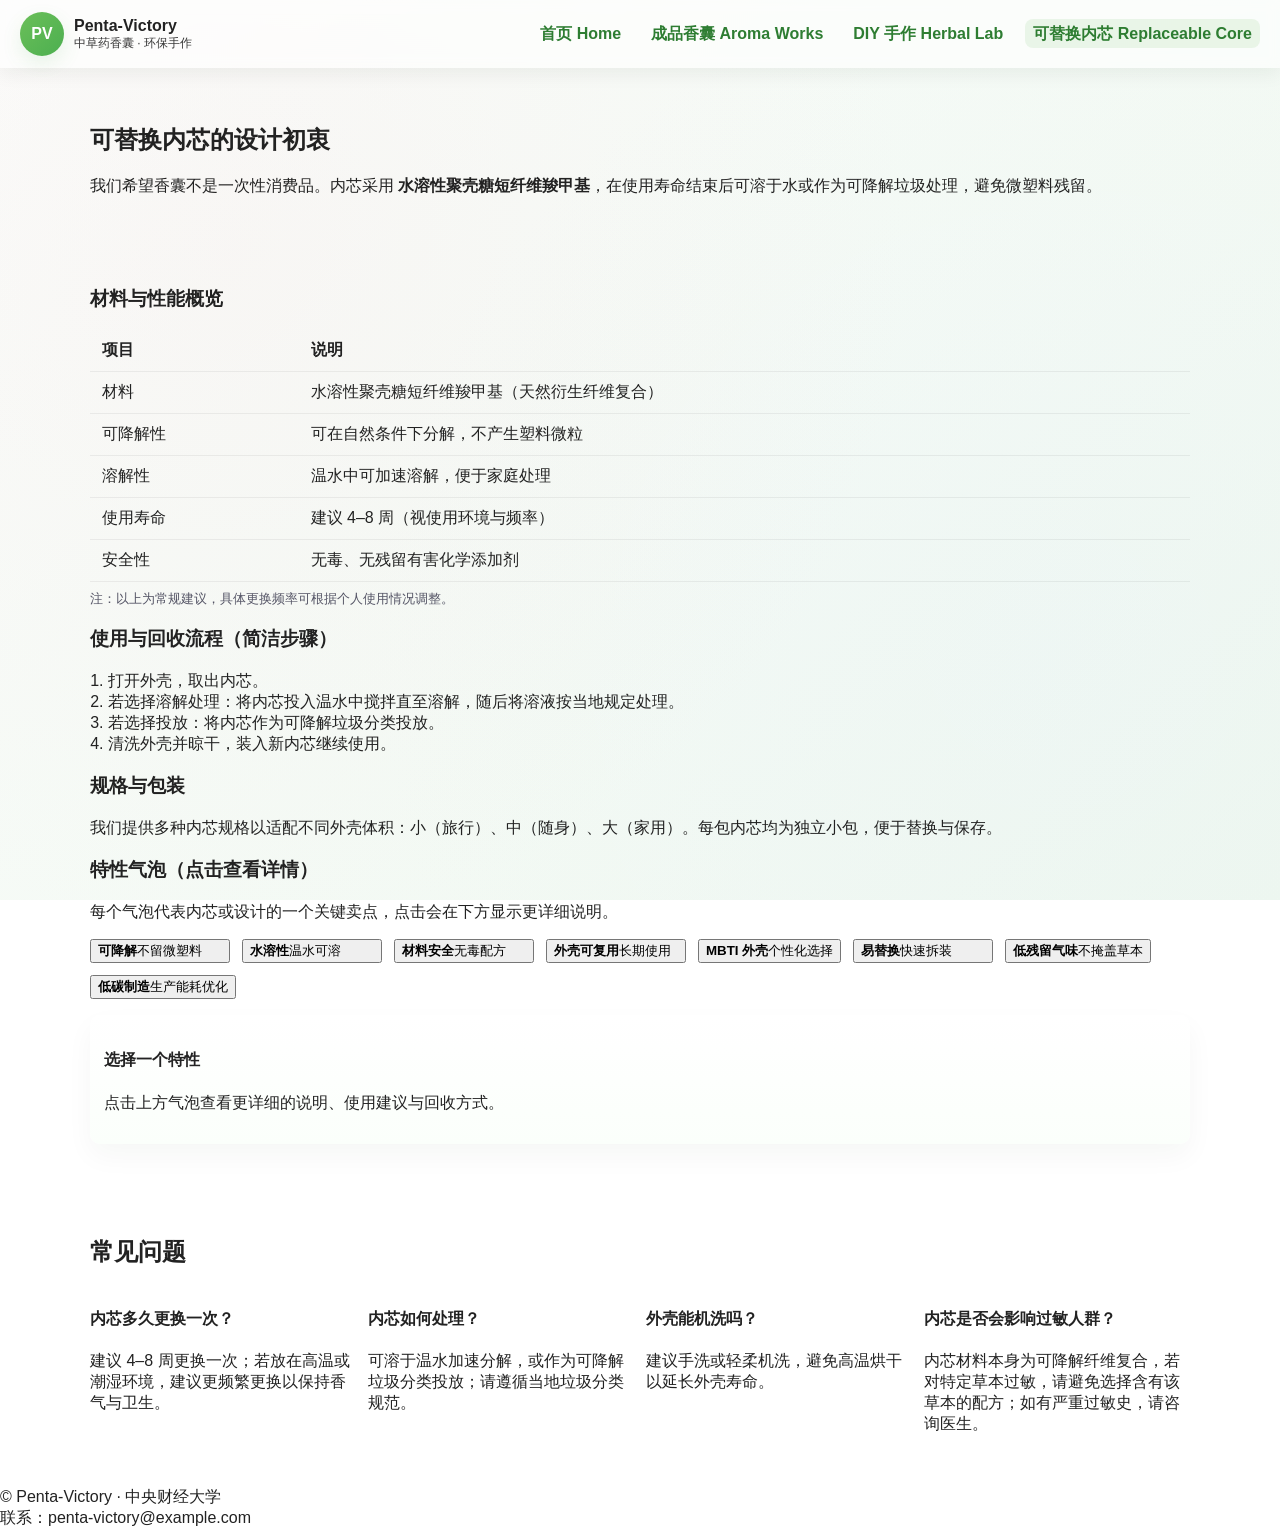
==== core.html @ fe23f838 "第一次提交网站文件" ====
<!DOCTYPE html>
<html lang="zh">
<head>
  <meta charset="utf-8">
  <title>可替换内芯 · Penta‑Victory</title>
  <meta name="viewport" content="width=device-width,initial-scale=1">
  <link rel="stylesheet" href="style.css">
  <style>
    /* core 页面局部样式增强 */
    .section-core { padding-top:18px; }
    .spec-table { width:100%; border-collapse:collapse; margin-top:12px; }
    .spec-table th, .spec-table td { padding:10px 12px; border-bottom:1px solid rgba(0,0,0,0.06); text-align:left; }
    .core-bubbles { display:flex; flex-wrap:wrap; gap:12px; margin-top:12px; }
    .bubble { min-width:140px; max-width:220px; text-align:left; }
    .bubble.active { transform:translateY(-6px); box-shadow:0 20px 40px rgba(20,40,20,0.12); }
    .bubble-detail { margin-top:16px; padding:14px; border-radius:10px; background:linear-gradient(180deg,#fff,#fbfffb); box-shadow:0 12px 28px rgba(20,40,20,0.04); }
    .process { margin-top:12px; padding-left:18px; }
    .faq-grid { margin-top:12px; display:grid; grid-template-columns:repeat(auto-fit,minmax(260px,1fr)); gap:12px; }
    .spec-note { font-size:13px; color:#556; margin-top:8px; }
    @media (max-width:980px){ .core-grid{grid-template-columns:1fr} }
  </style>
</head>
<body>

<nav class="navbar">
  <div class="logo">
    <div class="logo-mark">PV</div>
    <div class="logo-text">
      <div class="logo-title">Penta‑Victory</div>
      <div class="logo-subtitle">中草药香囊 · 环保手作</div>
    </div>
  </div>
  <ul>
    <li><a href="index.html">首页 Home</a></li>
    <li><a href="products.html">成品香囊 Aroma Works</a></li>
    <li><a href="diy.html">DIY 手作 Herbal Lab</a></li>
    <li><a href="core.html" class="active">可替换内芯 Replaceable Core</a></li>
  </ul>
</nav>

<section class="section">
  <h2>可替换内芯的设计初衷</h2>
  <p>我们希望香囊不是一次性消费品。内芯采用 <strong>水溶性聚壳糖短纤维羧甲基</strong>，在使用寿命结束后可溶于水或作为可降解垃圾处理，避免微塑料残留。</p>
</section>

<section class="section section-core">
  <div class="core-grid">
    <div class="core-left">
      <h3>材料与性能概览</h3>
      <table class="spec-table" aria-label="内芯规格表">
        <thead>
          <tr><th>项目</th><th>说明</th></tr>
        </thead>
        <tbody>
          <tr><td>材料</td><td>水溶性聚壳糖短纤维羧甲基（天然衍生纤维复合）</td></tr>
          <tr><td>可降解性</td><td>可在自然条件下分解，不产生塑料微粒</td></tr>
          <tr><td>溶解性</td><td>温水中可加速溶解，便于家庭处理</td></tr>
          <tr><td>使用寿命</td><td>建议 4–8 周（视使用环境与频率）</td></tr>
          <tr><td>安全性</td><td>无毒、无残留有害化学添加剂</td></tr>
        </tbody>
      </table>
      <div class="spec-note">注：以上为常规建议，具体更换频率可根据个人使用情况调整。</div>

      <h3 style="margin-top:18px;">使用与回收流程（简洁步骤）</h3>
      <ol class="process">
        <li>打开外壳，取出内芯。</li>
        <li>若选择溶解处理：将内芯投入温水中搅拌直至溶解，随后将溶液按当地规定处理。</li>
        <li>若选择投放：将内芯作为可降解垃圾分类投放。</li>
        <li>清洗外壳并晾干，装入新内芯继续使用。</li>
      </ol>

      <h3 style="margin-top:18px;">规格与包装</h3>
      <p>我们提供多种内芯规格以适配不同外壳体积：小（旅行）、中（随身）、大（家用）。每包内芯均为独立小包，便于替换与保存。</p>
    </div>

    <div class="core-right">
      <h3>特性气泡（点击查看详情）</h3>
      <p class="muted">每个气泡代表内芯或设计的一个关键卖点，点击会在下方显示更详细说明。</p>

      <div class="core-bubbles" id="core-bubbles">
        <button class="bubble b-eco" data-key="eco"><strong>可降解</strong><span class="small">不留微塑料</span></button>
        <button class="bubble b-water" data-key="water"><strong>水溶性</strong><span class="small">温水可溶</span></button>
        <button class="bubble b-safe" data-key="safe"><strong>材料安全</strong><span class="small">无毒配方</span></button>
        <button class="bubble b-life" data-key="life"><strong>外壳可复用</strong><span class="small">长期使用</span></button>
        <button class="bubble b-style" data-key="style"><strong>MBTI 外壳</strong><span class="small">个性化选择</span></button>
        <button class="bubble b-usage" data-key="usage"><strong>易替换</strong><span class="small">快速拆装</span></button>
        <button class="bubble b-odour" data-key="odour"><strong>低残留气味</strong><span class="small">不掩盖草本</span></button>
        <button class="bubble b-eco2" data-key="eco2"><strong>低碳制造</strong><span class="small">生产能耗优化</span></button>
      </div>

      <div class="bubble-detail" id="bubble-detail" aria-live="polite">
        <h4 id="bubble-title">选择一个特性</h4>
        <p id="bubble-desc">点击上方气泡查看更详细的说明、使用建议与回收方式。</p>
      </div>
    </div>
  </div>
</section>

<section class="section section-faq">
  <h2>常见问题</h2>
  <div class="faq-grid">
    <div class="faq">
      <h4>内芯多久更换一次？</h4>
      <p>建议 4–8 周更换一次；若放在高温或潮湿环境，建议更频繁更换以保持香气与卫生。</p>
    </div>
    <div class="faq">
      <h4>内芯如何处理？</h4>
      <p>可溶于温水加速分解，或作为可降解垃圾分类投放；请遵循当地垃圾分类规范。</p>
    </div>
    <div class="faq">
      <h4>外壳能机洗吗？</h4>
      <p>建议手洗或轻柔机洗，避免高温烘干以延长外壳寿命。</p>
    </div>
    <div class="faq">
      <h4>内芯是否会影响过敏人群？</h4>
      <p>内芯材料本身为可降解纤维复合，若对特定草本过敏，请避免选择含有该草本的配方；如有严重过敏史，请咨询医生。</p>
    </div>
  </div>
</section>

<footer class="site-footer">
  <div class="footer-inner">
    <div>© Penta‑Victory · 中央财经大学</div>
    <div>联系：penta-victory@example.com</div>
  </div>
</footer>

<script>
  // core 页面气泡交互（独立于全局 script.js，确保立即生效）
  (function(){
    const bubbles = document.querySelectorAll('.core-bubbles .bubble');
    const titleEl = document.getElementById('bubble-title');
    const descEl = document.getElementById('bubble-desc');

    const data = {
      eco: {t:'可降解', d:'内芯在自然条件下可分解，不会留下塑料微粒，适合作为可降解垃圾处理。'},
      water: {t:'水溶性', d:'在温水中内芯可加速溶解，便于家庭处理与分类投放。'},
      safe: {t:'材料安全', d:'不含有害化学添加剂，经过基础安全性评估，适合日常接触。'},
      life: {t:'外壳可复用', d:'外壳采用耐用面料，支持清洗与长期使用，减少一次性消费。'},
      style: {t:'MBTI 外壳', d:'外壳设计以 MBTI 为灵感，提供多种风格供选择，兼具美观与表达性。'},
      usage: {t:'易替换', d:'内芯结构设计便于拆装，用户可快速更换并按需搭配不同草本。'},
      odour: {t:'低残留气味', d:'内芯与草本配方经过调配，避免强烈化工残留气味，保留自然草本层次。'},
      eco2: {t:'低碳制造', d:'生产环节优化能耗与材料利用，降低碳足迹。'}
    };

    bubbles.forEach(b => {
      b.addEventListener('click', () => {
        bubbles.forEach(x => x.classList.remove('active'));
        b.classList.add('active');
        const key = b.getAttribute('data-key');
        const info = data[key] || {t:'特性', d:'暂无详细说明。'};
        titleEl.textContent = info.t;
        descEl.textContent = info.d;
      });
    });
  })();
</script>

</body>
</html>
---- style.css ----
/* 全局：多层渐变背景（不依赖外部图片） */
body {
  margin: 0;
  font-family: "Microsoft Yahei", sans-serif;
  color: #222;
  background:
    radial-gradient(circle at 18% 28%, rgba(247,221,226,0.18) 0%, transparent 55%),
    radial-gradient(circle at 82% 72%, rgba(221,235,255,0.14) 0%, transparent 55%),
    linear-gradient(135deg, #fbfdfb 0%, #eef7ef 100%);
  background-attachment: fixed;
}

/* 导航 */
.navbar {
  position: sticky; top: 0; z-index: 50;
  display:flex; justify-content:space-between; align-items:center;
  padding:12px 20px; gap:12px;
  background: rgba(255,255,255,0.6);
  backdrop-filter: blur(6px);
  box-shadow: 0 6px 18px rgba(20,40,20,0.06);
}
.logo { display:flex; align-items:center; gap:10px; }
.logo-mark {
  width:44px; height:44px; border-radius:50%;
  background: linear-gradient(135deg,#6bbf59,#4caf50);
  display:flex; align-items:center; justify-content:center;
  color:#fff; font-weight:800; box-shadow:0 8px 20px rgba(76,175,80,0.12);
}
.logo-title { font-weight:700; }
.logo-subtitle { font-size:12px; opacity:0.9; }
.navbar ul { display:flex; gap:14px; list-style:none; margin:0; padding:0; }
.navbar a { text-decoration:none; color:#2e7d32; font-weight:600; padding:6px 8px; border-radius:8px; }
.navbar a.active, .navbar a:hover { background: rgba(107,191,89,0.12); }

/* 头图 */
.hero {
  display:flex; align-items:center; justify-content:center;
  min-height:44vh; padding:36px 18px; text-align:center;
}
.hero-content h1 { font-size:26px; margin:0 0 10px; color:#1f3b1f; }
.hero-content p { margin:0 0 16px; color:#3b4b3b; max-width:760px; line-height:1.6; }
.hero-btn {
  display:inline-block; padding:10px 18px; border-radius:999px;
  background:#6bbf59; color:#fff; text-decoration:none; font-weight:700;
  box-shadow:0 10px 24px rgba(107,191,89,0.12);
}

/* 通用区块 */
.section { padding:36px 18px; max-width:1100px; margin:0 auto; }
.lead { color:#3b4b3b; margin-bottom:12px; }
.section-cards { display:grid; grid-template-columns:repeat(auto-fit,minmax(240px,1fr)); gap:18px; margin-top:18px; }
.card {
  background: linear-gradient(180deg, rgba(255,255,255,0.98), rgba(250,255,250,0.98));
  border-radius:12px; padding:16px; box-shadow:0 12px 30px rgba(20,40,20,0.04);
}

/* 产品网格 */
.product-grid { display:grid; grid-template-columns:repeat(auto-fit,minmax(260px,1fr)); gap:18px; margin-top:18px; }
.product { background:linear-gradient(180deg,#fff,#fbfffb); border-radius:12px; padding:14px; box-shadow:0 12px 28px rgba(20,40,20,0.04); }
.product img { width:100%; height:180px; object-fit:cover; border-radius:10px; display:block; margin-bottom:10px; }
.product h3 { margin:6px 0; }
.tag { display:inline-block; margin-top:8px; padding:4px 10px; border-radius:999px; background:#e8f5e9; color:#2e7d32; font-weight:700; font-size:13px; }

/* DIY 布局 */
.diy-layout { display:grid; grid-template-columns:1.05fr 0.95fr; gap:18px; margin-top:18px; }
.herb-panel, .result-panel { border-radius:12px; padding:14px; background:linear-gradient(180deg,#fff,#fbfffb); box-shadow:0 12px 28px rgba(20,40,20,0.04); }
.herb-list { display:flex; flex-wrap:wrap; gap:10px; margin-top:10px; }
.herb-list label {
  display:inline-flex; align-items:center; gap:8px; padding:8px 12px; border-radius:999px;
  background: linear-gradient(180deg,#f6fff6,#f1fff1); color:#2e7d32; font-weight:700; cursor:pointer; border:1px solid rgba(110,170,110,0.12);
}
.herb-list input { transform:scale(1.02); }

/* 结果框 */
.result-box { min-height:120px; padding:12px; border-radius:10px; background:#f6fff6; line-height:1.6; }

/* 草药气泡网格 */
.herb-info-grid { margin-top:18px; display:grid; grid-template-columns:repeat(auto-fit,minmax(220px,1fr)); gap:14px; }
.herb-info-card {
  padding:12px 14px; border-radius:18px; background:linear-gradient(180deg,#fff,#fbfffb);
  box-shadow:0 12px 28px rgba(20,40,20,0.04); border-left:6px solid rgba(0,0,0,0.06);
  transition:transform .18s ease, box-shadow .18s ease, border-color .18s ease;
}
.herb-info-card strong { display:block; margin-bottom:6px; font-size:15px; }
.herb-info-card .desc { color:#555; font-size:13px; line-height:1.5; }

/* 气泡颜色 */
.color-1{border-color:#6bbf59} .color-2{border-color:#4db6ac} .color-3{border-color:#9575cd}
.color-4{border-color:#ffb74d} .color-5{border-color:#f06292} .color-6{border-color:#64b5f6}
.color-7{border-color:#aed581} .color-8{border-color:#ff8a65} .color-9{border-color:#ffd54f}
.color-10{border-color:#81c784} .color-11{border-color:#4fc3f7} .color-12{border-color:#4db6ac}
.color-13{border-color:#ba68c8} .color-14{border-color:#ffb74d} .color-15{border-color:#a1887f}
.color-16{border-color:#90a4ae} .color-17{border-color:#dce775} .color-18{border-color:#ff8a80}
.color-19{border-color:#80cbc4} .color-20{border-color:#b39ddb}

/* 高亮 */
.herb-info-card.highlight { transform:translateY(-8px) scale(1.02); box-shadow:0 20px 40px rgba(20,40,20,0.12); }

/* 响应式 */
@media (max-width: 880px) {
  .diy-layout { grid-template-columns: 1fr; }
  .hero-content h1 { font-size:20px; }
  .product img { height:160px; }
}
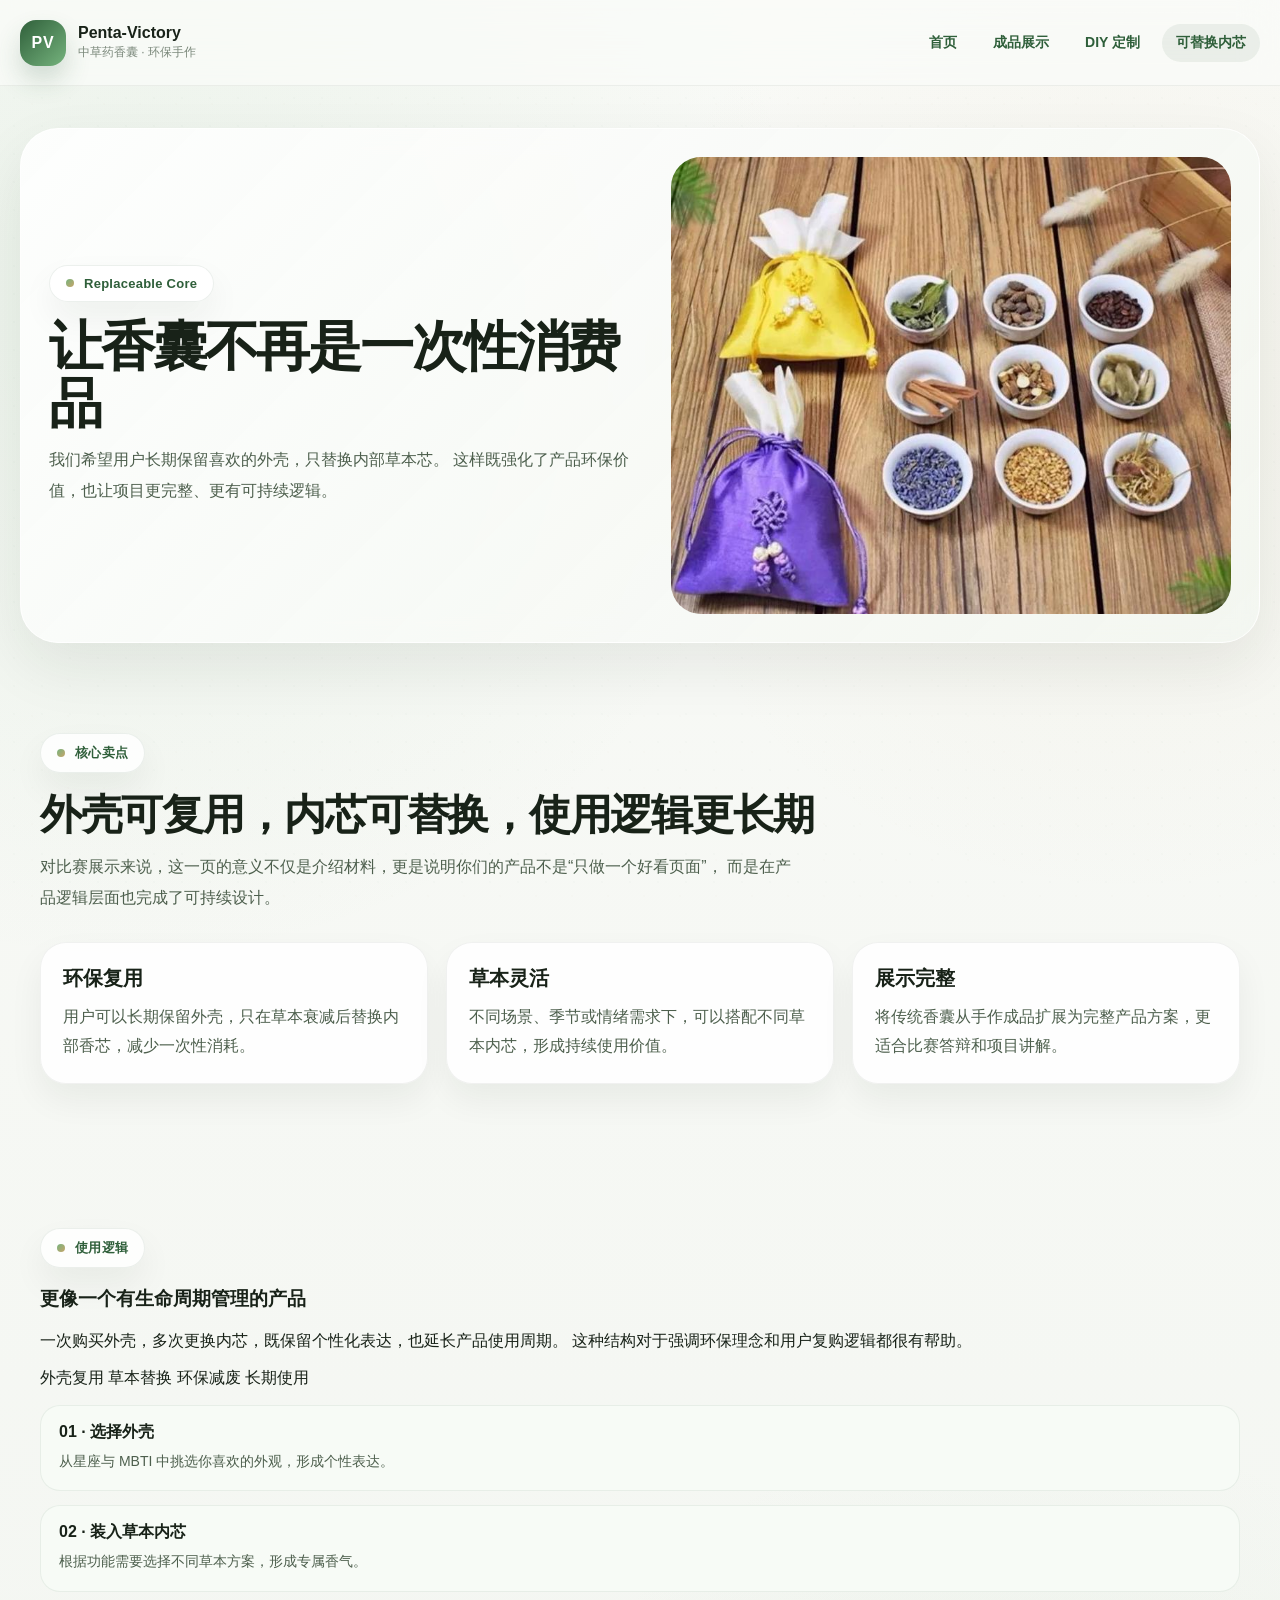
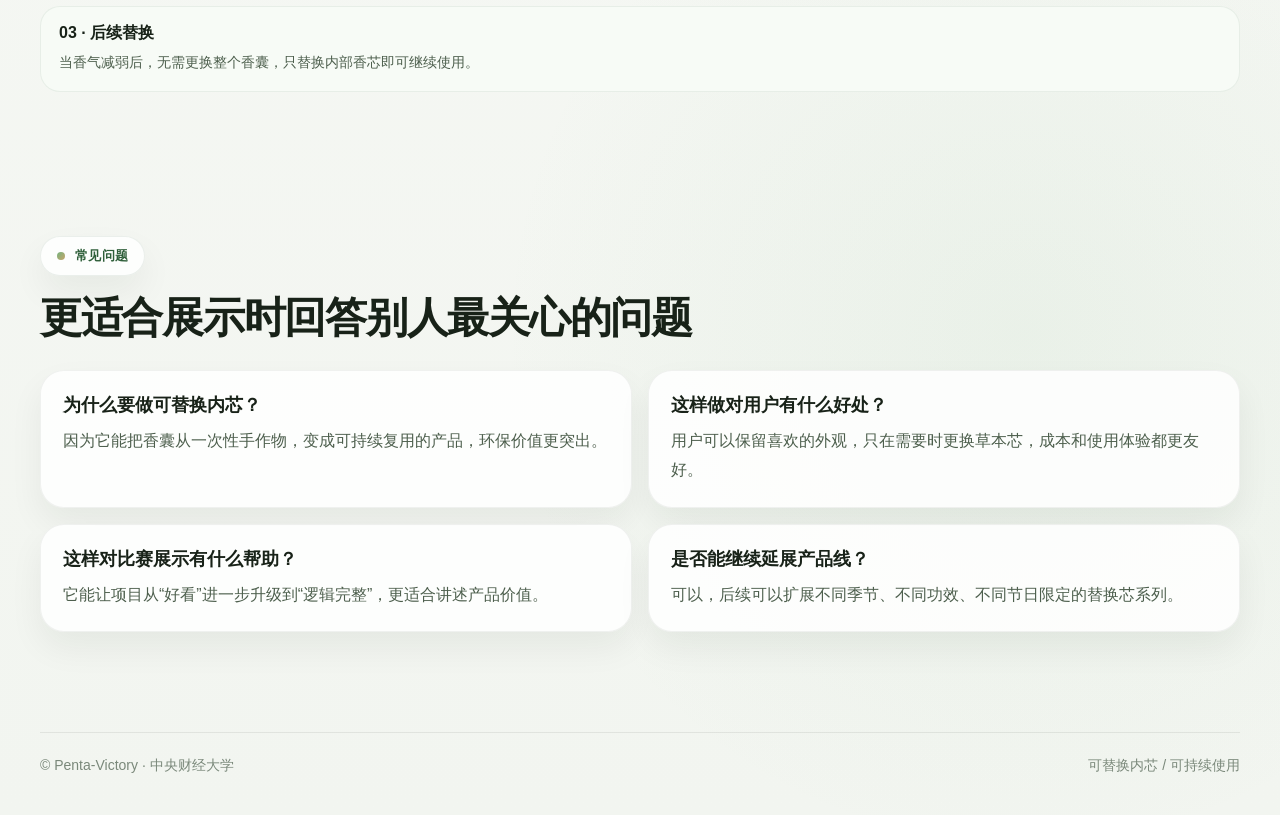
==== commit 08c37221: "更新网站第二版" ====
--- a/core.html
+++ b/core.html
@@ -2,159 +2,140 @@
 <html lang="zh">
 <head>
   <meta charset="utf-8">
-  <title>可替换内芯 · Penta‑Victory</title>
+  <title>可替换内芯 · Penta-Victory</title>
   <meta name="viewport" content="width=device-width,initial-scale=1">
+  <meta name="description" content="Penta-Victory 可替换内芯展示页。">
   <link rel="stylesheet" href="style.css">
-  <style>
-    /* core 页面局部样式增强 */
-    .section-core { padding-top:18px; }
-    .spec-table { width:100%; border-collapse:collapse; margin-top:12px; }
-    .spec-table th, .spec-table td { padding:10px 12px; border-bottom:1px solid rgba(0,0,0,0.06); text-align:left; }
-    .core-bubbles { display:flex; flex-wrap:wrap; gap:12px; margin-top:12px; }
-    .bubble { min-width:140px; max-width:220px; text-align:left; }
-    .bubble.active { transform:translateY(-6px); box-shadow:0 20px 40px rgba(20,40,20,0.12); }
-    .bubble-detail { margin-top:16px; padding:14px; border-radius:10px; background:linear-gradient(180deg,#fff,#fbfffb); box-shadow:0 12px 28px rgba(20,40,20,0.04); }
-    .process { margin-top:12px; padding-left:18px; }
-    .faq-grid { margin-top:12px; display:grid; grid-template-columns:repeat(auto-fit,minmax(260px,1fr)); gap:12px; }
-    .spec-note { font-size:13px; color:#556; margin-top:8px; }
-    @media (max-width:980px){ .core-grid{grid-template-columns:1fr} }
-  </style>
 </head>
 <body>
+  <nav class="navbar">
+    <div class="navbar-inner">
+      <a class="brand" href="index.html">
+        <div class="brand-mark">PV</div>
+        <div class="brand-text">
+          <div class="brand-title">Penta-Victory</div>
+          <div class="brand-sub">中草药香囊 · 环保手作</div>
+        </div>
+      </a>
 
-<nav class="navbar">
-  <div class="logo">
-    <div class="logo-mark">PV</div>
-    <div class="logo-text">
-      <div class="logo-title">Penta‑Victory</div>
-      <div class="logo-subtitle">中草药香囊 · 环保手作</div>
-    </div>
-  </div>
-  <ul>
-    <li><a href="index.html">首页 Home</a></li>
-    <li><a href="products.html">成品香囊 Aroma Works</a></li>
-    <li><a href="diy.html">DIY 手作 Herbal Lab</a></li>
-    <li><a href="core.html" class="active">可替换内芯 Replaceable Core</a></li>
-  </ul>
-</nav>
+      <button class="nav-toggle" type="button" onclick="toggleMenu()">☰</button>
 
-<section class="section">
-  <h2>可替换内芯的设计初衷</h2>
-  <p>我们希望香囊不是一次性消费品。内芯采用 <strong>水溶性聚壳糖短纤维羧甲基</strong>，在使用寿命结束后可溶于水或作为可降解垃圾处理，避免微塑料残留。</p>
-</section>
-
-<section class="section section-core">
-  <div class="core-grid">
-    <div class="core-left">
-      <h3>材料与性能概览</h3>
-      <table class="spec-table" aria-label="内芯规格表">
-        <thead>
-          <tr><th>项目</th><th>说明</th></tr>
-        </thead>
-        <tbody>
-          <tr><td>材料</td><td>水溶性聚壳糖短纤维羧甲基（天然衍生纤维复合）</td></tr>
-          <tr><td>可降解性</td><td>可在自然条件下分解，不产生塑料微粒</td></tr>
-          <tr><td>溶解性</td><td>温水中可加速溶解，便于家庭处理</td></tr>
-          <tr><td>使用寿命</td><td>建议 4–8 周（视使用环境与频率）</td></tr>
-          <tr><td>安全性</td><td>无毒、无残留有害化学添加剂</td></tr>
-        </tbody>
-      </table>
-      <div class="spec-note">注：以上为常规建议，具体更换频率可根据个人使用情况调整。</div>
-
-      <h3 style="margin-top:18px;">使用与回收流程（简洁步骤）</h3>
-      <ol class="process">
-        <li>打开外壳，取出内芯。</li>
-        <li>若选择溶解处理：将内芯投入温水中搅拌直至溶解，随后将溶液按当地规定处理。</li>
-        <li>若选择投放：将内芯作为可降解垃圾分类投放。</li>
-        <li>清洗外壳并晾干，装入新内芯继续使用。</li>
-      </ol>
-
-      <h3 style="margin-top:18px;">规格与包装</h3>
-      <p>我们提供多种内芯规格以适配不同外壳体积：小（旅行）、中（随身）、大（家用）。每包内芯均为独立小包，便于替换与保存。</p>
-    </div>
-
-    <div class="core-right">
-      <h3>特性气泡（点击查看详情）</h3>
-      <p class="muted">每个气泡代表内芯或设计的一个关键卖点，点击会在下方显示更详细说明。</p>
-
-      <div class="core-bubbles" id="core-bubbles">
-        <button class="bubble b-eco" data-key="eco"><strong>可降解</strong><span class="small">不留微塑料</span></button>
-        <button class="bubble b-water" data-key="water"><strong>水溶性</strong><span class="small">温水可溶</span></button>
-        <button class="bubble b-safe" data-key="safe"><strong>材料安全</strong><span class="small">无毒配方</span></button>
-        <button class="bubble b-life" data-key="life"><strong>外壳可复用</strong><span class="small">长期使用</span></button>
-        <button class="bubble b-style" data-key="style"><strong>MBTI 外壳</strong><span class="small">个性化选择</span></button>
-        <button class="bubble b-usage" data-key="usage"><strong>易替换</strong><span class="small">快速拆装</span></button>
-        <button class="bubble b-odour" data-key="odour"><strong>低残留气味</strong><span class="small">不掩盖草本</span></button>
-        <button class="bubble b-eco2" data-key="eco2"><strong>低碳制造</strong><span class="small">生产能耗优化</span></button>
-      </div>
-
-      <div class="bubble-detail" id="bubble-detail" aria-live="polite">
-        <h4 id="bubble-title">选择一个特性</h4>
-        <p id="bubble-desc">点击上方气泡查看更详细的说明、使用建议与回收方式。</p>
+      <div class="nav-links" id="navLinks">
+        <a href="index.html">首页</a>
+        <a href="products.html">成品展示</a>
+        <a href="diy.html">DIY 定制</a>
+        <a href="core.html" class="active">可替换内芯</a>
       </div>
     </div>
-  </div>
-</section>
+  </nav>
 
-<section class="section section-faq">
-  <h2>常见问题</h2>
-  <div class="faq-grid">
-    <div class="faq">
-      <h4>内芯多久更换一次？</h4>
-      <p>建议 4–8 周更换一次；若放在高温或潮湿环境，建议更频繁更换以保持香气与卫生。</p>
+  <main class="page-shell">
+    <header class="page-header">
+      <div class="page-header-inner">
+        <div>
+          <span class="kicker">Replaceable Core</span>
+          <h1>让香囊不再是一次性消费品</h1>
+          <p>
+            我们希望用户长期保留喜欢的外壳，只替换内部草本芯。
+            这样既强化了产品环保价值，也让项目更完整、更有可持续逻辑。
+          </p>
+        </div>
+        <div class="page-header-image">
+          <img src="xiangnang3.jpg" alt="可替换内芯页面主图">
+        </div>
+      </div>
+    </header>
+
+    <section class="section">
+      <span class="kicker reveal">核心卖点</span>
+      <h2 class="section-title reveal">外壳可复用，内芯可替换，使用逻辑更长期</h2>
+      <p class="section-subtitle reveal">
+        对比赛展示来说，这一页的意义不仅是介绍材料，更是说明你们的产品不是“只做一个好看页面”，
+        而是在产品逻辑层面也完成了可持续设计。
+      </p>
+
+      <div class="spec-grid" style="margin-top:28px;">
+        <div class="spec-card reveal">
+          <h4>环保复用</h4>
+          <p>用户可以长期保留外壳，只在草本衰减后替换内部香芯，减少一次性消耗。</p>
+        </div>
+        <div class="spec-card reveal">
+          <h4>草本灵活</h4>
+          <p>不同场景、季节或情绪需求下，可以搭配不同草本内芯，形成持续使用价值。</p>
+        </div>
+        <div class="spec-card reveal">
+          <h4>展示完整</h4>
+          <p>将传统香囊从手作成品扩展为完整产品方案，更适合比赛答辩和项目讲解。</p>
+        </div>
+      </div>
+    </section>
+
+    <section class="section">
+      <div class="split-panel reveal">
+        <div class="split-copy">
+          <span class="kicker">使用逻辑</span>
+          <h3>更像一个有生命周期管理的产品</h3>
+          <p>
+            一次购买外壳，多次更换内芯，既保留个性化表达，也延长产品使用周期。
+            这种结构对于强调环保理念和用户复购逻辑都很有帮助。
+          </p>
+          <div class="badge-list">
+            <span class="badge">外壳复用</span>
+            <span class="badge">草本替换</span>
+            <span class="badge">环保减废</span>
+            <span class="badge">长期使用</span>
+          </div>
+        </div>
+
+        <div class="timeline">
+          <div class="timeline-item">
+            <strong>01 · 选择外壳</strong>
+            <span>从星座与 MBTI 中挑选你喜欢的外观，形成个性表达。</span>
+          </div>
+          <div class="timeline-item">
+            <strong>02 · 装入草本内芯</strong>
+            <span>根据功能需要选择不同草本方案，形成专属香气。</span>
+          </div>
+          <div class="timeline-item">
+            <strong>03 · 后续替换</strong>
+            <span>当香气减弱后，无需更换整个香囊，只替换内部香芯即可继续使用。</span>
+          </div>
+        </div>
+      </div>
+    </section>
+
+    <section class="section">
+      <span class="kicker reveal">常见问题</span>
+      <h2 class="section-title reveal">更适合展示时回答别人最关心的问题</h2>
+
+      <div class="faq-grid" style="margin-top:28px;">
+        <div class="faq-item reveal">
+          <h4>为什么要做可替换内芯？</h4>
+          <p>因为它能把香囊从一次性手作物，变成可持续复用的产品，环保价值更突出。</p>
+        </div>
+        <div class="faq-item reveal">
+          <h4>这样做对用户有什么好处？</h4>
+          <p>用户可以保留喜欢的外观，只在需要时更换草本芯，成本和使用体验都更友好。</p>
+        </div>
+        <div class="faq-item reveal">
+          <h4>这样对比赛展示有什么帮助？</h4>
+          <p>它能让项目从“好看”进一步升级到“逻辑完整”，更适合讲述产品价值。</p>
+        </div>
+        <div class="faq-item reveal">
+          <h4>是否能继续延展产品线？</h4>
+          <p>可以，后续可以扩展不同季节、不同功效、不同节日限定的替换芯系列。</p>
+        </div>
+      </div>
+    </section>
+  </main>
+
+  <footer class="site-footer">
+    <div class="site-footer-inner">
+      <div>© Penta-Victory · 中央财经大学</div>
+      <div>可替换内芯 / 可持续使用</div>
     </div>
-    <div class="faq">
-      <h4>内芯如何处理？</h4>
-      <p>可溶于温水加速分解，或作为可降解垃圾分类投放；请遵循当地垃圾分类规范。</p>
-    </div>
-    <div class="faq">
-      <h4>外壳能机洗吗？</h4>
-      <p>建议手洗或轻柔机洗，避免高温烘干以延长外壳寿命。</p>
-    </div>
-    <div class="faq">
-      <h4>内芯是否会影响过敏人群？</h4>
-      <p>内芯材料本身为可降解纤维复合，若对特定草本过敏，请避免选择含有该草本的配方；如有严重过敏史，请咨询医生。</p>
-    </div>
-  </div>
-</section>
+  </footer>
 
-<footer class="site-footer">
-  <div class="footer-inner">
-    <div>© Penta‑Victory · 中央财经大学</div>
-    <div>联系：penta-victory@example.com</div>
-  </div>
-</footer>
-
-<script>
-  // core 页面气泡交互（独立于全局 script.js，确保立即生效）
-  (function(){
-    const bubbles = document.querySelectorAll('.core-bubbles .bubble');
-    const titleEl = document.getElementById('bubble-title');
-    const descEl = document.getElementById('bubble-desc');
-
-    const data = {
-      eco: {t:'可降解', d:'内芯在自然条件下可分解，不会留下塑料微粒，适合作为可降解垃圾处理。'},
-      water: {t:'水溶性', d:'在温水中内芯可加速溶解，便于家庭处理与分类投放。'},
-      safe: {t:'材料安全', d:'不含有害化学添加剂，经过基础安全性评估，适合日常接触。'},
-      life: {t:'外壳可复用', d:'外壳采用耐用面料，支持清洗与长期使用，减少一次性消费。'},
-      style: {t:'MBTI 外壳', d:'外壳设计以 MBTI 为灵感，提供多种风格供选择，兼具美观与表达性。'},
-      usage: {t:'易替换', d:'内芯结构设计便于拆装，用户可快速更换并按需搭配不同草本。'},
-      odour: {t:'低残留气味', d:'内芯与草本配方经过调配，避免强烈化工残留气味，保留自然草本层次。'},
-      eco2: {t:'低碳制造', d:'生产环节优化能耗与材料利用，降低碳足迹。'}
-    };
-
-    bubbles.forEach(b => {
-      b.addEventListener('click', () => {
-        bubbles.forEach(x => x.classList.remove('active'));
-        b.classList.add('active');
-        const key = b.getAttribute('data-key');
-        const info = data[key] || {t:'特性', d:'暂无详细说明。'};
-        titleEl.textContent = info.t;
-        descEl.textContent = info.d;
-      });
-    });
-  })();
-</script>
-
+  <script src="script.js"></script>
 </body>
-</html>
+</html>
--- a/style.css
+++ b/style.css
@@ -1,104 +1,1033 @@
-/* 全局：多层渐变背景（不依赖外部图片） */
-body {
-  margin: 0;
-  font-family: "Microsoft Yahei", sans-serif;
-  color: #222;
+:root{
+  --bg:#f7f8f4;
+  --bg-2:#eef3ec;
+  --white:#ffffff;
+  --text:#182218;
+  --text-2:#4d5f4d;
+  --text-3:#7a887a;
+  --green:#2f5f3a;
+  --green-2:#4b8757;
+  --green-3:#75b37d;
+  --gold:#c7a56a;
+  --line:rgba(21,34,21,.08);
+  --shadow:0 24px 60px rgba(24,34,24,.08);
+  --shadow-soft:0 16px 34px rgba(24,34,24,.06);
+  --radius-xxl:36px;
+  --radius-xl:28px;
+  --radius-lg:22px;
+  --radius-md:18px;
+  --radius-sm:14px;
+  --nav-h:86px;
+}
+
+*{box-sizing:border-box}
+html,body{margin:0;padding:0}
+html{scroll-behavior:smooth}
+body{
+  font-family:"Microsoft YaHei","PingFang SC","Helvetica Neue",Arial,sans-serif;
+  color:var(--text);
   background:
-    radial-gradient(circle at 18% 28%, rgba(247,221,226,0.18) 0%, transparent 55%),
-    radial-gradient(circle at 82% 72%, rgba(221,235,255,0.14) 0%, transparent 55%),
-    linear-gradient(135deg, #fbfdfb 0%, #eef7ef 100%);
-  background-attachment: fixed;
-}
-
-/* 导航 */
-.navbar {
-  position: sticky; top: 0; z-index: 50;
-  display:flex; justify-content:space-between; align-items:center;
-  padding:12px 20px; gap:12px;
-  background: rgba(255,255,255,0.6);
-  backdrop-filter: blur(6px);
-  box-shadow: 0 6px 18px rgba(20,40,20,0.06);
-}
-.logo { display:flex; align-items:center; gap:10px; }
-.logo-mark {
-  width:44px; height:44px; border-radius:50%;
-  background: linear-gradient(135deg,#6bbf59,#4caf50);
-  display:flex; align-items:center; justify-content:center;
-  color:#fff; font-weight:800; box-shadow:0 8px 20px rgba(76,175,80,0.12);
-}
-.logo-title { font-weight:700; }
-.logo-subtitle { font-size:12px; opacity:0.9; }
-.navbar ul { display:flex; gap:14px; list-style:none; margin:0; padding:0; }
-.navbar a { text-decoration:none; color:#2e7d32; font-weight:600; padding:6px 8px; border-radius:8px; }
-.navbar a.active, .navbar a:hover { background: rgba(107,191,89,0.12); }
-
-/* 头图 */
-.hero {
-  display:flex; align-items:center; justify-content:center;
-  min-height:44vh; padding:36px 18px; text-align:center;
-}
-.hero-content h1 { font-size:26px; margin:0 0 10px; color:#1f3b1f; }
-.hero-content p { margin:0 0 16px; color:#3b4b3b; max-width:760px; line-height:1.6; }
-.hero-btn {
-  display:inline-block; padding:10px 18px; border-radius:999px;
-  background:#6bbf59; color:#fff; text-decoration:none; font-weight:700;
-  box-shadow:0 10px 24px rgba(107,191,89,0.12);
-}
-
-/* 通用区块 */
-.section { padding:36px 18px; max-width:1100px; margin:0 auto; }
-.lead { color:#3b4b3b; margin-bottom:12px; }
-.section-cards { display:grid; grid-template-columns:repeat(auto-fit,minmax(240px,1fr)); gap:18px; margin-top:18px; }
-.card {
-  background: linear-gradient(180deg, rgba(255,255,255,0.98), rgba(250,255,250,0.98));
-  border-radius:12px; padding:16px; box-shadow:0 12px 30px rgba(20,40,20,0.04);
-}
-
-/* 产品网格 */
-.product-grid { display:grid; grid-template-columns:repeat(auto-fit,minmax(260px,1fr)); gap:18px; margin-top:18px; }
-.product { background:linear-gradient(180deg,#fff,#fbfffb); border-radius:12px; padding:14px; box-shadow:0 12px 28px rgba(20,40,20,0.04); }
-.product img { width:100%; height:180px; object-fit:cover; border-radius:10px; display:block; margin-bottom:10px; }
-.product h3 { margin:6px 0; }
-.tag { display:inline-block; margin-top:8px; padding:4px 10px; border-radius:999px; background:#e8f5e9; color:#2e7d32; font-weight:700; font-size:13px; }
-
-/* DIY 布局 */
-.diy-layout { display:grid; grid-template-columns:1.05fr 0.95fr; gap:18px; margin-top:18px; }
-.herb-panel, .result-panel { border-radius:12px; padding:14px; background:linear-gradient(180deg,#fff,#fbfffb); box-shadow:0 12px 28px rgba(20,40,20,0.04); }
-.herb-list { display:flex; flex-wrap:wrap; gap:10px; margin-top:10px; }
-.herb-list label {
-  display:inline-flex; align-items:center; gap:8px; padding:8px 12px; border-radius:999px;
-  background: linear-gradient(180deg,#f6fff6,#f1fff1); color:#2e7d32; font-weight:700; cursor:pointer; border:1px solid rgba(110,170,110,0.12);
-}
-.herb-list input { transform:scale(1.02); }
-
-/* 结果框 */
-.result-box { min-height:120px; padding:12px; border-radius:10px; background:#f6fff6; line-height:1.6; }
-
-/* 草药气泡网格 */
-.herb-info-grid { margin-top:18px; display:grid; grid-template-columns:repeat(auto-fit,minmax(220px,1fr)); gap:14px; }
-.herb-info-card {
-  padding:12px 14px; border-radius:18px; background:linear-gradient(180deg,#fff,#fbfffb);
-  box-shadow:0 12px 28px rgba(20,40,20,0.04); border-left:6px solid rgba(0,0,0,0.06);
-  transition:transform .18s ease, box-shadow .18s ease, border-color .18s ease;
-}
-.herb-info-card strong { display:block; margin-bottom:6px; font-size:15px; }
-.herb-info-card .desc { color:#555; font-size:13px; line-height:1.5; }
-
-/* 气泡颜色 */
-.color-1{border-color:#6bbf59} .color-2{border-color:#4db6ac} .color-3{border-color:#9575cd}
-.color-4{border-color:#ffb74d} .color-5{border-color:#f06292} .color-6{border-color:#64b5f6}
-.color-7{border-color:#aed581} .color-8{border-color:#ff8a65} .color-9{border-color:#ffd54f}
-.color-10{border-color:#81c784} .color-11{border-color:#4fc3f7} .color-12{border-color:#4db6ac}
-.color-13{border-color:#ba68c8} .color-14{border-color:#ffb74d} .color-15{border-color:#a1887f}
-.color-16{border-color:#90a4ae} .color-17{border-color:#dce775} .color-18{border-color:#ff8a80}
-.color-19{border-color:#80cbc4} .color-20{border-color:#b39ddb}
-
-/* 高亮 */
-.herb-info-card.highlight { transform:translateY(-8px) scale(1.02); box-shadow:0 20px 40px rgba(20,40,20,0.12); }
-
-/* 响应式 */
-@media (max-width: 880px) {
-  .diy-layout { grid-template-columns: 1fr; }
-  .hero-content h1 { font-size:20px; }
-  .product img { height:160px; }
-}
+    radial-gradient(circle at 10% 12%, rgba(117,179,125,.10) 0%, transparent 28%),
+    radial-gradient(circle at 88% 16%, rgba(199,165,106,.08) 0%, transparent 22%),
+    radial-gradient(circle at 80% 80%, rgba(117,179,125,.08) 0%, transparent 24%),
+    linear-gradient(180deg,#f9faf7 0%, #f2f5f0 100%);
+  position:relative;
+}
+body::before{
+  content:"";
+  position:fixed;
+  inset:0;
+  pointer-events:none;
+  background-image:
+    radial-gradient(rgba(47,95,58,.035) 1px, transparent 1px),
+    radial-gradient(rgba(199,165,106,.03) 1px, transparent 1px);
+  background-size:28px 28px, 36px 36px;
+  background-position:0 0, 14px 14px;
+  opacity:.55;
+  z-index:0;
+}
+img{max-width:100%;display:block}
+a{text-decoration:none;color:inherit}
+button,input{font:inherit}
+
+.page-shell{
+  position:relative;
+  z-index:1;
+  padding-top:var(--nav-h);
+}
+.section{
+  position:relative;
+  z-index:1;
+  width:min(1200px, calc(100% - 40px));
+  margin:0 auto;
+  padding:72px 0;
+}
+.kicker{
+  display:inline-flex;
+  align-items:center;
+  gap:10px;
+  padding:10px 16px;
+  border-radius:999px;
+  background:rgba(255,255,255,.82);
+  border:1px solid rgba(47,95,58,.09);
+  box-shadow:var(--shadow-soft);
+  color:var(--green);
+  font-size:13px;
+  font-weight:800;
+  letter-spacing:.02em;
+}
+.kicker::before{
+  content:"";
+  width:8px;
+  height:8px;
+  border-radius:50%;
+  background:linear-gradient(135deg,var(--green-3),var(--gold));
+}
+.section-title{
+  margin:18px 0 12px;
+  font-size:42px;
+  line-height:1.15;
+  letter-spacing:-.03em;
+}
+.section-subtitle{
+  margin:0;
+  max-width:760px;
+  color:var(--text-2);
+  font-size:16px;
+  line-height:1.95;
+}
+.lead{
+  color:var(--text-2);
+  line-height:1.9;
+  font-size:16px;
+  margin:0;
+}
+
+.btn-row{
+  display:flex;
+  flex-wrap:wrap;
+  gap:14px;
+}
+.btn{
+  display:inline-flex;
+  align-items:center;
+  justify-content:center;
+  min-height:52px;
+  padding:0 22px;
+  border-radius:999px;
+  font-weight:800;
+  border:none;
+  cursor:pointer;
+  transition:.22s ease;
+}
+.btn:hover{transform:translateY(-2px)}
+.btn-primary{
+  color:#fff;
+  background:linear-gradient(135deg,var(--green),var(--green-2));
+  box-shadow:0 18px 28px rgba(47,95,58,.2);
+}
+.btn-secondary{
+  color:var(--green);
+  background:rgba(255,255,255,.85);
+  border:1px solid rgba(47,95,58,.1);
+  box-shadow:var(--shadow-soft);
+}
+
+.navbar{
+  position:fixed;
+  top:0;left:0;right:0;
+  height:var(--nav-h);
+  z-index:1000;
+  display:flex;
+  align-items:center;
+  justify-content:center;
+  background:rgba(250,251,248,.74);
+  backdrop-filter:blur(18px);
+  border-bottom:1px solid rgba(24,34,24,.06);
+}
+.navbar-inner{
+  width:min(1240px, calc(100% - 28px));
+  display:flex;
+  align-items:center;
+  justify-content:space-between;
+  gap:24px;
+}
+.brand{
+  display:flex;
+  align-items:center;
+  gap:12px;
+}
+.brand-mark{
+  width:46px;
+  height:46px;
+  border-radius:16px;
+  background:linear-gradient(135deg,var(--green),var(--green-3));
+  display:flex;
+  align-items:center;
+  justify-content:center;
+  color:#fff;
+  font-weight:900;
+  letter-spacing:.05em;
+  box-shadow:0 14px 26px rgba(47,95,58,.2);
+}
+.brand-title{
+  font-size:16px;
+  font-weight:900;
+}
+.brand-sub{
+  font-size:12px;
+  color:var(--text-3);
+  margin-top:2px;
+}
+.nav-links{
+  display:flex;
+  align-items:center;
+  gap:8px;
+  flex-wrap:wrap;
+}
+.nav-links a{
+  padding:10px 14px;
+  border-radius:999px;
+  color:var(--green);
+  font-size:14px;
+  font-weight:800;
+  transition:.2s ease;
+}
+.nav-links a:hover,
+.nav-links a.active{
+  background:rgba(47,95,58,.08);
+}
+.nav-toggle{
+  display:none;
+  width:44px;
+  height:44px;
+  border:none;
+  border-radius:14px;
+  background:#fff;
+  color:var(--green);
+  box-shadow:var(--shadow-soft);
+  font-size:22px;
+  cursor:pointer;
+}
+
+/* 首页整屏滚动 */
+.home-wrap{
+  position:relative;
+  z-index:1;
+  margin-top:var(--nav-h);
+  height:calc(100vh - var(--nav-h));
+  overflow-y:auto;
+  scroll-snap-type:y mandatory;
+}
+.home-panel{
+  min-height:calc(100vh - var(--nav-h));
+  scroll-snap-align:start;
+  display:flex;
+  align-items:center;
+}
+.home-panel-inner{
+  width:min(1240px, calc(100% - 40px));
+  margin:0 auto;
+}
+.home-hero{
+  display:grid;
+  grid-template-columns:1.04fr .96fr;
+  gap:40px;
+  align-items:center;
+}
+.home-hero-copy{
+  padding:26px 0;
+}
+.home-hero-title{
+  font-size:66px;
+  line-height:1.02;
+  letter-spacing:-.05em;
+  margin:18px 0;
+}
+.home-hero-desc{
+  max-width:640px;
+  color:var(--text-2);
+  font-size:17px;
+  line-height:2;
+  margin:0 0 28px;
+}
+.hero-stats{
+  display:flex;
+  flex-wrap:wrap;
+  gap:14px;
+  margin-top:26px;
+}
+.hero-stat{
+  padding:14px 18px;
+  border-radius:22px;
+  background:rgba(255,255,255,.78);
+  border:1px solid rgba(47,95,58,.08);
+  box-shadow:var(--shadow-soft);
+  min-width:150px;
+}
+.hero-stat strong{
+  display:block;
+  font-size:24px;
+  margin-bottom:4px;
+}
+.hero-stat span{
+  font-size:13px;
+  color:var(--text-3);
+}
+.hero-slider{
+  position:relative;
+  min-height:640px;
+  border-radius:38px;
+  overflow:hidden;
+  background:#edf3eb;
+  box-shadow:0 32px 80px rgba(24,34,24,.14);
+}
+.hero-slide{
+  position:absolute;
+  inset:0;
+  opacity:0;
+  pointer-events:none;
+  transition:opacity .7s ease;
+}
+.hero-slide.active{
+  opacity:1;
+  pointer-events:auto;
+}
+.hero-slide img{
+  width:100%;
+  height:100%;
+  object-fit:cover;
+}
+.hero-slide::after{
+  content:"";
+  position:absolute;
+  inset:0;
+  background:
+    linear-gradient(180deg, rgba(0,0,0,.02) 0%, rgba(0,0,0,.28) 100%);
+}
+.hero-slide-caption{
+  position:absolute;
+  left:24px;
+  right:24px;
+  bottom:24px;
+  z-index:2;
+  color:#fff;
+}
+.hero-slide-caption strong{
+  display:block;
+  font-size:26px;
+  margin-bottom:8px;
+}
+.hero-slide-caption span{
+  display:block;
+  font-size:14px;
+  color:rgba(255,255,255,.88);
+  line-height:1.7;
+}
+.hero-dots{
+  position:absolute;
+  left:24px;
+  bottom:24px;
+  z-index:3;
+  display:flex;
+  gap:10px;
+}
+.hero-dot{
+  width:10px;
+  height:10px;
+  border-radius:999px;
+  border:none;
+  cursor:pointer;
+  background:rgba(255,255,255,.48);
+  transition:.2s ease;
+}
+.hero-dot.active{
+  width:34px;
+  background:#fff;
+}
+
+.feature-band{
+  display:grid;
+  grid-template-columns:1fr 1fr 1fr;
+  gap:22px;
+}
+.feature-card{
+  position:relative;
+  overflow:hidden;
+  padding:28px;
+  border-radius:32px;
+  background:rgba(255,255,255,.8);
+  border:1px solid rgba(24,34,24,.06);
+  box-shadow:var(--shadow);
+}
+.feature-card::before{
+  content:"";
+  position:absolute;
+  top:-40px;
+  right:-40px;
+  width:130px;
+  height:130px;
+  border-radius:50%;
+  background:radial-gradient(circle, rgba(117,179,125,.22) 0%, transparent 70%);
+}
+.feature-card h3{
+  margin:0 0 10px;
+  font-size:26px;
+}
+.feature-card p{
+  margin:0;
+  color:var(--text-2);
+  line-height:1.9;
+}
+
+.dual-showcase{
+  display:grid;
+  grid-template-columns:1.05fr .95fr;
+  gap:26px;
+  align-items:center;
+}
+.visual-frame{
+  position:relative;
+  overflow:hidden;
+  border-radius:36px;
+  background:linear-gradient(180deg,rgba(255,255,255,.82),rgba(255,255,255,.68));
+  border:1px solid rgba(255,255,255,.75);
+  box-shadow:var(--shadow);
+  backdrop-filter:blur(10px);
+}
+.visual-frame.padded{padding:26px}
+.visual-image{
+  border-radius:26px;
+  overflow:hidden;
+  background:#edf3eb;
+}
+.visual-image img{
+  width:100%;
+  height:100%;
+  object-fit:cover;
+}
+.image-grid-2{
+  display:grid;
+  grid-template-columns:1fr 1fr;
+  gap:16px;
+}
+.image-grid-2 .visual-image{
+  min-height:250px;
+}
+.product-grid{
+  display:grid;
+  grid-template-columns:repeat(3,1fr);
+  gap:22px;
+}
+.product-card{
+  overflow:hidden;
+  border-radius:30px;
+  background:rgba(255,255,255,.84);
+  border:1px solid rgba(24,34,24,.06);
+  box-shadow:var(--shadow);
+  transition:.24s ease;
+}
+.product-card:hover{transform:translateY(-6px)}
+.product-card-media{
+  aspect-ratio:4/3;
+  overflow:hidden;
+  background:#edf3eb;
+}
+.product-card-media img{
+  width:100%;
+  height:100%;
+  object-fit:cover;
+  transition:transform .4s ease;
+}
+.product-card:hover .product-card-media img{
+  transform:scale(1.04);
+}
+.product-card-body{
+  padding:24px;
+}
+.product-card-body h3{
+  margin:0 0 10px;
+  font-size:24px;
+}
+.product-card-body p{
+  margin:0;
+  color:var(--text-2);
+  line-height:1.85;
+}
+
+.page-header{
+  width:min(1240px, calc(100% - 40px));
+  margin:0 auto;
+  padding:42px 0 18px;
+}
+.page-header-inner{
+  display:grid;
+  grid-template-columns:1.03fr .97fr;
+  gap:28px;
+  align-items:center;
+  padding:28px;
+  border-radius:38px;
+  background:linear-gradient(135deg, rgba(255,255,255,.88), rgba(242,246,240,.82));
+  border:1px solid rgba(255,255,255,.82);
+  box-shadow:var(--shadow);
+  backdrop-filter:blur(12px);
+}
+.page-header h1{
+  margin:16px 0 12px;
+  font-size:54px;
+  line-height:1.06;
+  letter-spacing:-.04em;
+}
+.page-header p{
+  margin:0;
+  color:var(--text-2);
+  line-height:1.95;
+}
+.page-header-image{
+  min-height:360px;
+  border-radius:30px;
+  overflow:hidden;
+  background:#edf3eb;
+}
+.page-header-image img{
+  width:100%;
+  height:100%;
+  object-fit:cover;
+}
+
+.step-indicator{
+  display:flex;
+  align-items:center;
+  gap:20px;
+  flex-wrap:wrap;
+  margin-bottom:28px;
+}
+.step{
+  display:flex;
+  align-items:center;
+  gap:10px;
+  color:#8aa08a;
+  font-weight:800;
+}
+.step-num{
+  width:32px;
+  height:32px;
+  border-radius:50%;
+  background:#eaf2e8;
+  color:#7d927d;
+  display:inline-flex;
+  align-items:center;
+  justify-content:center;
+  font-size:14px;
+}
+.step.active{color:var(--green)}
+.step.active .step-num{
+  color:#fff;
+  background:linear-gradient(135deg,var(--green),var(--green-2));
+}
+
+.diy-layout{
+  display:grid;
+  grid-template-columns:1.04fr .96fr;
+  gap:24px;
+  align-items:start;
+}
+.selection-panel,
+.preview-panel,
+.summary-panel{
+  padding:26px;
+  border-radius:32px;
+  background:rgba(255,255,255,.84);
+  border:1px solid rgba(24,34,24,.06);
+  box-shadow:var(--shadow);
+}
+.panel-title{
+  margin:0 0 10px;
+  font-size:28px;
+}
+.panel-desc{
+  margin:0 0 18px;
+  color:var(--text-2);
+  line-height:1.85;
+}
+
+.herb-list{
+  display:flex;
+  flex-wrap:wrap;
+  gap:12px;
+}
+.herb-chip{
+  position:relative;
+  cursor:pointer;
+}
+.herb-chip input{
+  position:absolute;
+  opacity:0;
+  pointer-events:none;
+}
+.herb-chip span{
+  display:inline-flex;
+  align-items:center;
+  justify-content:center;
+  min-height:46px;
+  padding:0 18px;
+  border-radius:999px;
+  background:linear-gradient(180deg,#f7fbf6,#f0f7ef);
+  border:1px solid rgba(47,95,58,.1);
+  color:var(--green);
+  font-weight:800;
+  transition:.2s ease;
+}
+.herb-chip input:checked + span{
+  color:#fff;
+  background:linear-gradient(135deg,var(--green),var(--green-2));
+  box-shadow:0 14px 26px rgba(47,95,58,.18);
+}
+.selection-actions{
+  display:flex;
+  flex-wrap:wrap;
+  gap:12px;
+  margin-top:22px;
+}
+
+.result-box{
+  min-height:160px;
+  padding:18px;
+  border-radius:24px;
+  background:
+    linear-gradient(180deg,#f7fbf6,#eef5ec);
+  color:var(--text-2);
+  line-height:1.9;
+}
+.helper-grid{
+  display:grid;
+  grid-template-columns:1fr 1fr;
+  gap:14px;
+  margin-top:18px;
+}
+.helper-card{
+  padding:16px;
+  border-radius:20px;
+  background:#f8fbf7;
+  border:1px solid rgba(47,95,58,.08);
+}
+.helper-card strong{
+  display:block;
+  margin-bottom:8px;
+}
+.helper-card p{
+  margin:0;
+  color:var(--text-2);
+  line-height:1.8;
+  font-size:14px;
+}
+
+.herb-info-grid{
+  margin-top:28px;
+  display:grid;
+  grid-template-columns:repeat(4,1fr);
+  gap:16px;
+}
+.herb-info-card{
+  position:relative;
+  overflow:hidden;
+  padding:16px;
+  border-radius:22px;
+  color:#203120;
+  background:linear-gradient(180deg,#fff,#fbfffb);
+  box-shadow:var(--shadow-soft);
+  border:1px solid rgba(24,34,24,.05);
+  border-left:8px solid rgba(0,0,0,.08);
+  transition:
+    transform .22s ease,
+    box-shadow .22s ease,
+    background .22s ease,
+    border-color .22s ease,
+    color .22s ease;
+}
+.herb-info-card::after{
+  content:"";
+  position:absolute;
+  inset:0;
+  pointer-events:none;
+  border-radius:inherit;
+  box-shadow:inset 0 0 0 0 rgba(199,165,106,0);
+  transition:box-shadow .22s ease;
+}
+.herb-info-card:hover{
+  transform:translateY(-4px);
+  box-shadow:0 18px 36px rgba(24,34,24,.12);
+}
+.herb-info-card.highlight{
+  transform:translateY(-8px) scale(1.04);
+  background:
+    linear-gradient(135deg, rgba(255,248,230,.98) 0%, rgba(255,255,255,1) 38%, rgba(240,255,244,.98) 100%);
+  box-shadow:
+    0 0 0 4px rgba(199,165,106,.28),
+    0 22px 44px rgba(47,95,58,.18);
+  border-color:rgba(199,165,106,.42);
+  animation:herbPulse .9s ease 1;
+}
+.herb-info-card.highlight::after{
+  box-shadow:
+    inset 0 0 0 2px rgba(255,255,255,.82),
+    inset 0 0 0 6px rgba(199,165,106,.12);
+}
+.herb-info-card.highlight strong{
+  color:var(--green);
+  font-size:17px;
+}
+.herb-info-card.highlight .desc{
+  color:#2f4630;
+  font-weight:700;
+}
+.herb-info-card strong{
+  display:block;
+  margin-bottom:8px;
+  font-size:16px;
+}
+.herb-info-card .desc{
+  color:#4d5f4d;
+  line-height:1.7;
+  font-size:14px;
+}
+@keyframes herbPulse{
+  0%{
+    transform:translateY(0) scale(1);
+    box-shadow:
+      0 0 0 0 rgba(199,165,106,0),
+      0 10px 20px rgba(47,95,58,.08);
+  }
+  50%{
+    transform:translateY(-10px) scale(1.05);
+    box-shadow:
+      0 0 0 8px rgba(199,165,106,.14),
+      0 26px 52px rgba(47,95,58,.2);
+  }
+  100%{
+    transform:translateY(-8px) scale(1.04);
+    box-shadow:
+      0 0 0 4px rgba(199,165,106,.28),
+      0 22px 44px rgba(47,95,58,.18);
+  }
+}
+.color-1{border-color:#6bbf59}
+.color-2{border-color:#4db6ac}
+.color-3{border-color:#9575cd}
+.color-4{border-color:#ffb74d}
+.color-5{border-color:#f06292}
+.color-6{border-color:#64b5f6}
+.color-7{border-color:#aed581}
+.color-8{border-color:#ff8a65}
+.color-9{border-color:#ffd54f}
+.color-10{border-color:#81c784}
+.color-11{border-color:#4fc3f7}
+.color-12{border-color:#4db6ac}
+.color-13{border-color:#ba68c8}
+.color-14{border-color:#ffb74d}
+.color-15{border-color:#a1887f}
+.color-16{border-color:#90a4ae}
+.color-17{border-color:#dce775}
+.color-18{border-color:#ff8a80}
+.color-19{border-color:#80cbc4}
+.color-20{border-color:#b39ddb}
+
+.tab-switch{
+  display:flex;
+  flex-wrap:wrap;
+  gap:12px;
+  margin-bottom:22px;
+}
+.tab-btn{
+  border:none;
+  cursor:pointer;
+  padding:12px 18px;
+  border-radius:999px;
+  background:#eef4ee;
+  color:var(--green);
+  font-weight:800;
+  transition:.2s ease;
+}
+.tab-btn.active{
+  color:#fff;
+  background:linear-gradient(135deg,var(--green),var(--green-2));
+  box-shadow:0 14px 24px rgba(47,95,58,.18);
+}
+
+.theme-grid{
+  display:grid;
+  grid-template-columns:repeat(4,1fr);
+  gap:18px;
+}
+.theme-card{
+  overflow:hidden;
+  border-radius:26px;
+  background:rgba(255,255,255,.86);
+  border:1px solid rgba(24,34,24,.06);
+  box-shadow:var(--shadow-soft);
+  cursor:pointer;
+  transition:.22s ease;
+}
+.theme-card:hover{transform:translateY(-6px)}
+.theme-card.selected{
+  box-shadow:0 20px 36px rgba(47,95,58,.16);
+  outline:2px solid rgba(75,135,87,.34);
+}
+.theme-image{
+  aspect-ratio:1/1;
+  overflow:hidden;
+  background:#edf3eb;
+}
+.theme-image img{
+  width:100%;
+  height:100%;
+  object-fit:cover;
+}
+.theme-body{
+  padding:18px;
+}
+.theme-body h4{
+  margin:0 0 8px;
+  font-size:18px;
+}
+.theme-body p{
+  margin:0;
+  color:var(--text-2);
+  line-height:1.75;
+  font-size:14px;
+}
+.hidden{display:none !important}
+
+.summary-grid{
+  display:grid;
+  grid-template-columns:1fr 1fr;
+  gap:22px;
+}
+.summary-item{
+  padding:24px;
+  border-radius:30px;
+  background:rgba(255,255,255,.84);
+  border:1px solid rgba(24,34,24,.06);
+  box-shadow:var(--shadow-soft);
+}
+.summary-item h3{
+  margin:0 0 10px;
+  font-size:24px;
+}
+.summary-item p{
+  margin:0;
+  color:var(--text-2);
+  line-height:1.9;
+}
+.summary-visual{
+  display:grid;
+  grid-template-columns:.95fr 1.05fr;
+  gap:22px;
+  align-items:center;
+  margin-top:24px;
+}
+.summary-image{
+  min-height:420px;
+  border-radius:32px;
+  overflow:hidden;
+  background:#edf3eb;
+  box-shadow:var(--shadow);
+}
+.summary-image img{
+  width:100%;
+  height:100%;
+  object-fit:cover;
+}
+.timeline{
+  display:grid;
+  gap:14px;
+  margin-top:16px;
+}
+.timeline-item{
+  padding:16px 18px;
+  border-radius:20px;
+  background:#f7fbf6;
+  border:1px solid rgba(47,95,58,.08);
+}
+.timeline-item strong{
+  display:block;
+  margin-bottom:6px;
+}
+.timeline-item span{
+  color:var(--text-2);
+  line-height:1.8;
+  font-size:14px;
+}
+
+.spec-grid{
+  display:grid;
+  grid-template-columns:repeat(3,1fr);
+  gap:18px;
+}
+.spec-card{
+  padding:22px;
+  border-radius:26px;
+  background:rgba(255,255,255,.84);
+  border:1px solid rgba(24,34,24,.06);
+  box-shadow:var(--shadow-soft);
+}
+.spec-card h4{
+  margin:0 0 10px;
+  font-size:20px;
+}
+.spec-card p{
+  margin:0;
+  color:var(--text-2);
+  line-height:1.85;
+}
+.faq-grid{
+  display:grid;
+  grid-template-columns:1fr 1fr;
+  gap:16px;
+}
+.faq-item{
+  padding:22px;
+  border-radius:24px;
+  background:rgba(255,255,255,.84);
+  border:1px solid rgba(24,34,24,.06);
+  box-shadow:var(--shadow-soft);
+}
+.faq-item h4{
+  margin:0 0 10px;
+  font-size:18px;
+}
+.faq-item p{
+  margin:0;
+  color:var(--text-2);
+  line-height:1.8;
+}
+
+.site-footer{
+  position:relative;
+  z-index:1;
+  padding:28px 0 40px;
+}
+.site-footer-inner{
+  width:min(1200px, calc(100% - 40px));
+  margin:0 auto;
+  padding-top:24px;
+  border-top:1px solid rgba(24,34,24,.08);
+  display:flex;
+  flex-wrap:wrap;
+  align-items:center;
+  justify-content:space-between;
+  gap:12px;
+  color:var(--text-3);
+  font-size:14px;
+}
+
+.reveal{
+  opacity:0;
+  transform:translateY(24px);
+  transition:opacity .7s ease, transform .7s ease;
+}
+.reveal.visible{
+  opacity:1;
+  transform:none;
+}
+
+@media (max-width:1100px){
+  .home-hero,
+  .dual-showcase,
+  .page-header-inner,
+  .diy-layout,
+  .summary-visual{
+    grid-template-columns:1fr;
+  }
+  .feature-band,
+  .product-grid{
+    grid-template-columns:1fr 1fr;
+  }
+  .theme-grid{
+    grid-template-columns:repeat(3,1fr);
+  }
+  .spec-grid{
+    grid-template-columns:1fr 1fr;
+  }
+  .herb-info-grid{
+    grid-template-columns:repeat(3,1fr);
+  }
+}
+
+@media (max-width:760px){
+  :root{--nav-h:78px}
+  .page-shell{padding-top:var(--nav-h)}
+  .navbar-inner{
+    width:calc(100% - 20px);
+  }
+  .brand-mark{
+    width:42px;
+    height:42px;
+  }
+  .nav-toggle{
+    display:inline-flex;
+    align-items:center;
+    justify-content:center;
+  }
+  .nav-links{
+    position:absolute;
+    top:calc(100% + 10px);
+    left:10px;
+    right:10px;
+    display:none;
+    flex-direction:column;
+    align-items:stretch;
+    gap:8px;
+    padding:14px;
+    border-radius:22px;
+    background:rgba(255,255,255,.96);
+    box-shadow:var(--shadow);
+    border:1px solid rgba(24,34,24,.06);
+  }
+  .nav-links.open{display:flex}
+  .nav-links a{background:#f7fbf6}
+  .section{
+    width:calc(100% - 20px);
+    padding:56px 0;
+  }
+  .home-wrap{
+    height:calc(100vh - var(--nav-h));
+  }
+  .home-panel-inner{
+    width:calc(100% - 20px);
+  }
+  .home-panel{
+    min-height:calc(100vh - var(--nav-h));
+  }
+  .home-hero-title{
+    font-size:42px;
+  }
+  .hero-slider{
+    min-height:420px;
+  }
+  .section-title{
+    font-size:32px;
+  }
+  .page-header{
+    width:calc(100% - 20px);
+  }
+  .page-header h1{
+    font-size:38px;
+  }
+  .page-header-image{
+    min-height:240px;
+  }
+  .feature-band,
+  .product-grid,
+  .summary-grid,
+  .helper-grid,
+  .theme-grid,
+  .spec-grid,
+  .faq-grid,
+  .herb-info-grid{
+    grid-template-columns:1fr;
+  }
+  .summary-image{
+    min-height:300px;
+  }
+}
